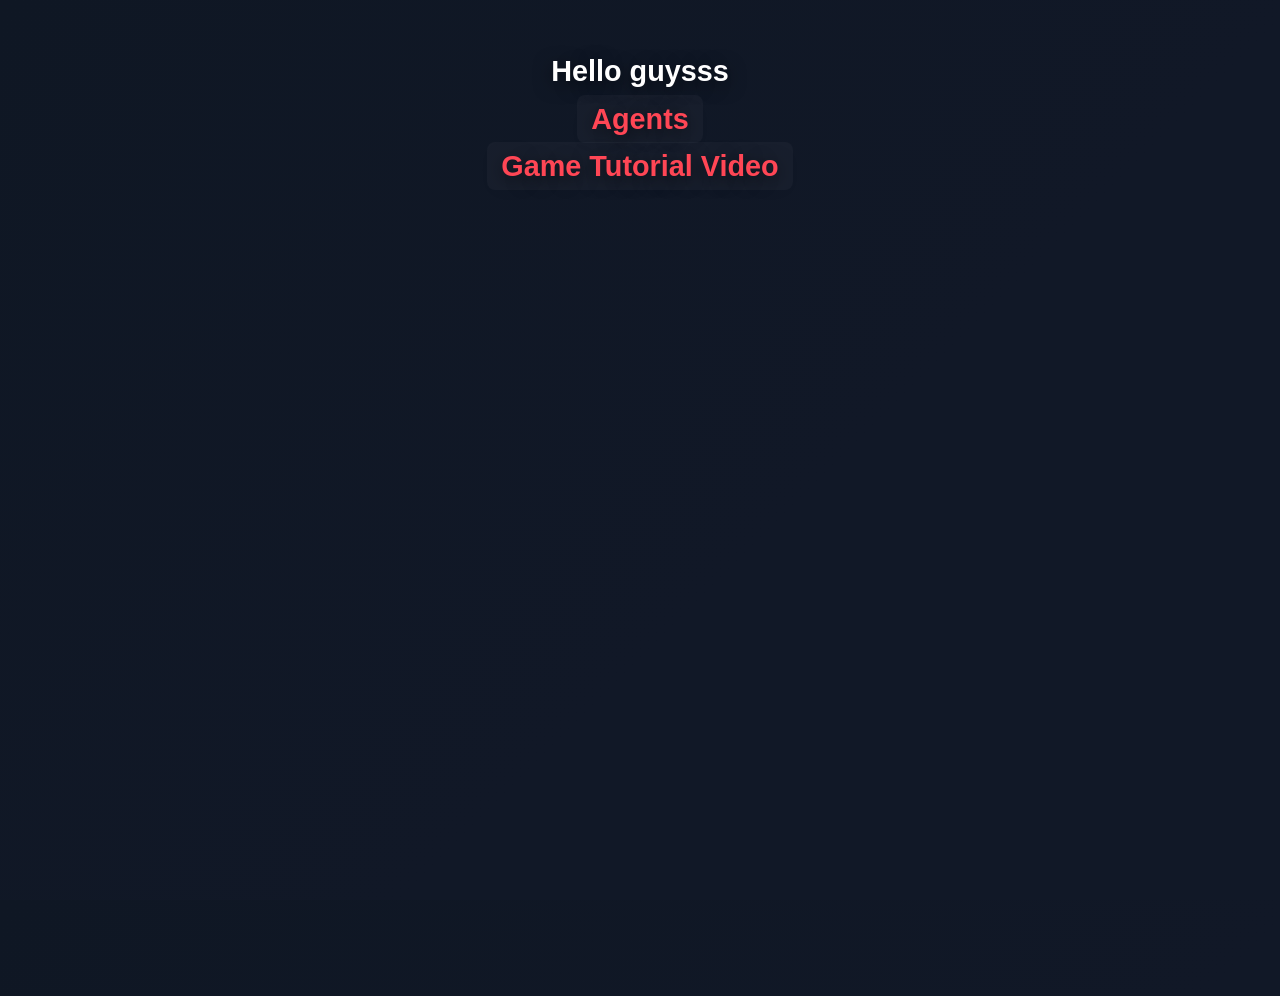
==== index.html @ 2bf88db7 "pushhh" ====
<!DOCTYPE html>
<html lang="en">
<head>
        <meta charset="UTTF-8">
        <meta name="viewport" content="width-device-width, initial-scale=1.0">
        <link rel="stylesheet" href="style.css">
        <title>Valorant Webpage</title>
    </head>
    <body>
        <h1>Hello guysss</h1>
        <h1><a href="agent.html">Agents</a></h1>
            <h1><a href="Tutor_vid.html">Game Tutorial Video</a></h1>
    </body>
</html>
---- style.css ----
/* Global layout */
:root{
  --bg-1: #0f1724;
  --bg-2: #111827;
  --accent: #ff4655;
  --muted: #cbd5e1;
}
html,body{height:100%;}
body{
  margin:0;
  padding:48px 20px;
  font-family: Inter, Roboto, "Segoe UI", Arial, sans-serif;
  background: linear-gradient(135deg,var(--bg-1) 0%, var(--bg-2) 60%);
  color: #e6eef8;
  -webkit-font-smoothing:antialiased;
  -moz-osx-font-smoothing:grayscale;
  display:flex;
  flex-direction:column;
  align-items:center;
}

/* Headings */
h1{
  margin:8px 0;
  font-size:1.8rem;
  line-height:1.1;
  color:#ffffff;
  text-shadow:0 4px 18px rgba(0,0,0,0.6);
}

/* Link buttons */
a{
  color:var(--accent);
  text-decoration:none;
  background:rgba(255,255,255,0.03);
  padding:8px 14px;
  border-radius:8px;
  transition:transform .18s ease, box-shadow .18s ease, background .18s ease;
}

a:hover{transform:translateY(-3px); box-shadow:0 10px 30px rgba(0,0,0,0.45); background:rgba(255,255,255,0.05);} 

/* Container for main content to keep pages centered */
.container{
  width:100%;
  max-width:900px;
  display:flex;
  flex-direction:column;
  align-items:center;
}

/* Agent list styling (works with current HTML structure) */
li{list-style:none;margin:0;padding:0;}
/* agent names in `agent.html` are inside `li > ul` in the current markup */
li > ul{
  display:block;
  background:rgba(255,255,255,0.03);
  color:var(--muted);
  padding:10px 14px;
  margin:8px 0;
  border-radius:8px;
  min-width:220px;
}

/* Small responsive tweaks */
@media (max-width:520px){
  body{padding:28px 12px}
  h1{font-size:1.4rem}
  li > ul{min-width:160px}
}

/* Footer-ish hint */
.hint{margin-top:18px;color:rgba(226,232,240,0.6);font-size:0.95rem}

/* Video / placeholder styles for `Tutor_vid.html` */
.video-placeholder,
video,
iframe{
  width:100%;
  max-width:900px;
  height:420px;
  border-radius:12px;
  display:flex;
  align-items:center;
  justify-content:center;
  background:linear-gradient(180deg, rgba(255,255,255,0.02), rgba(0,0,0,0.12));
  color:var(--muted);
  box-shadow:0 8px 40px rgba(2,6,23,0.6);
  border:2px dashed rgba(255,255,255,0.03);
  margin-top:18px;
}

.video-placeholder.small{height:220px}

/* Helpful message inside placeholder */
.video-placeholder span{font-size:1rem;opacity:0.9}
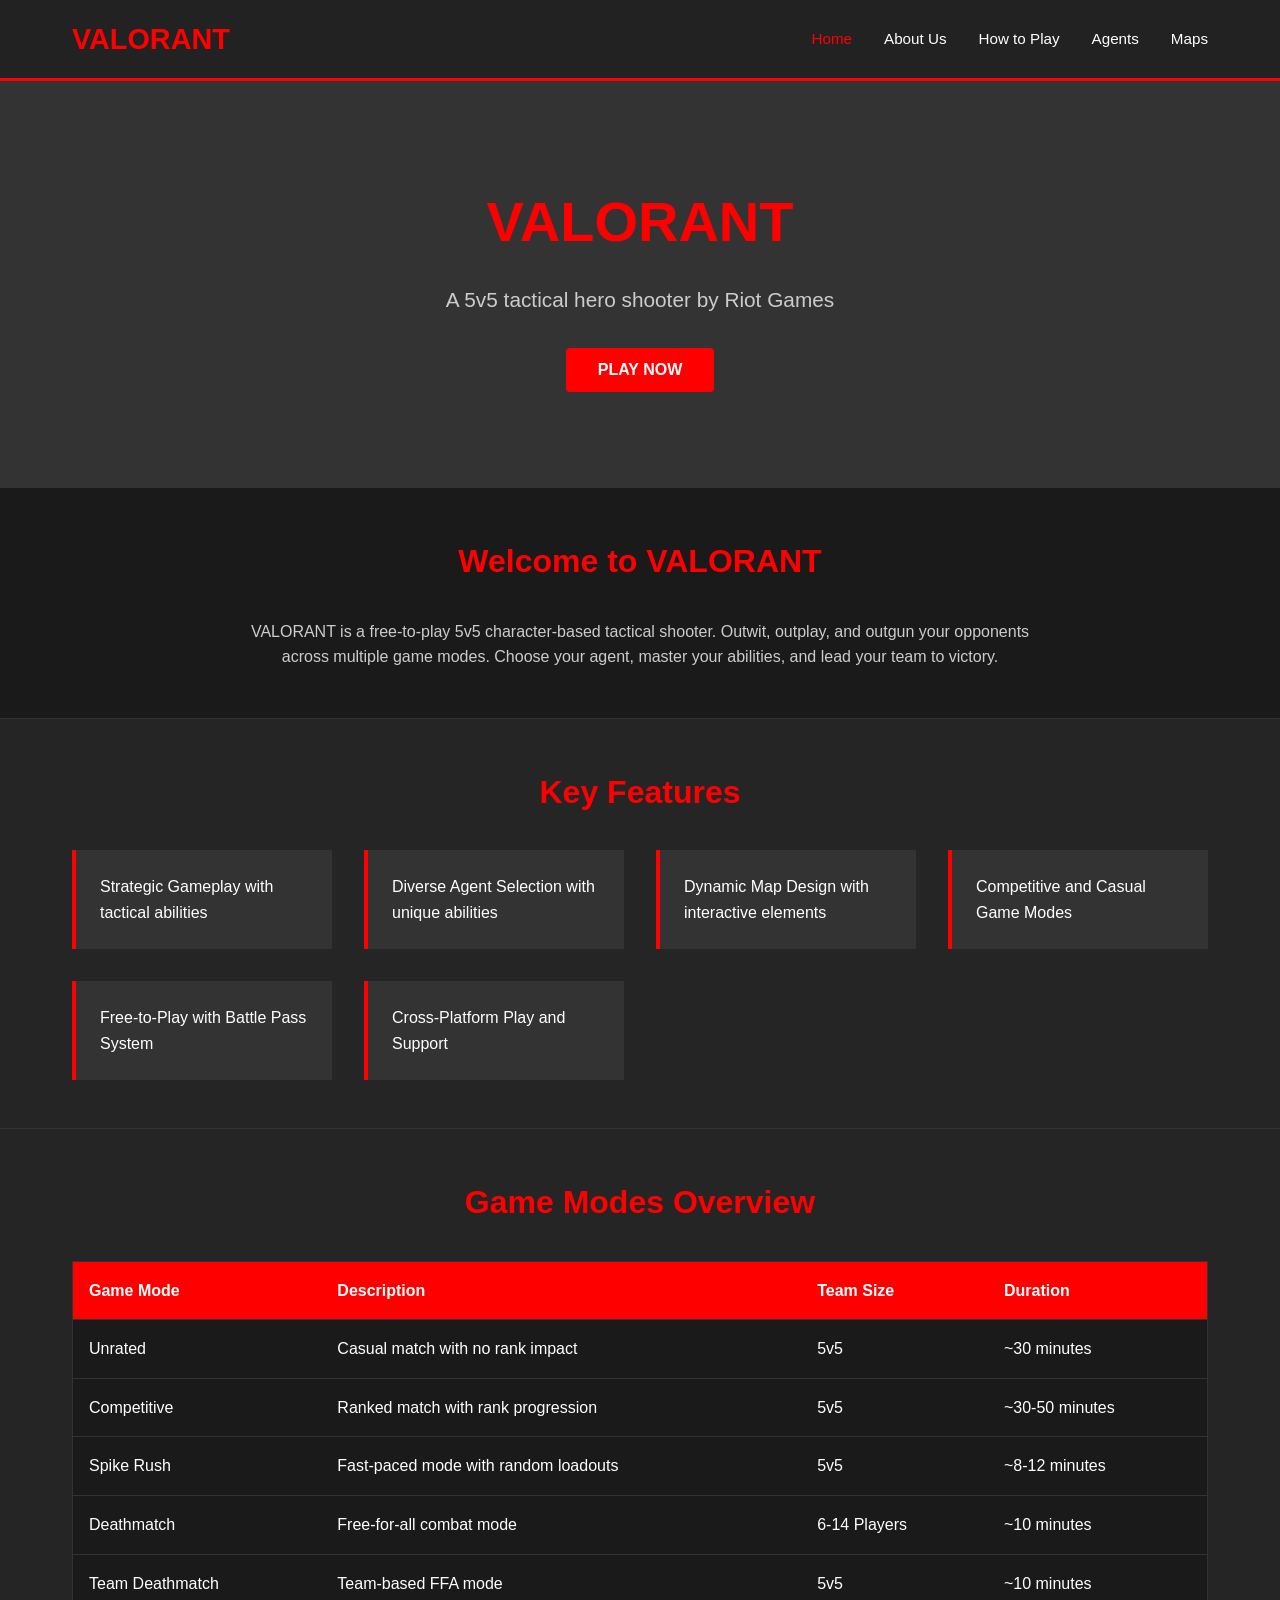
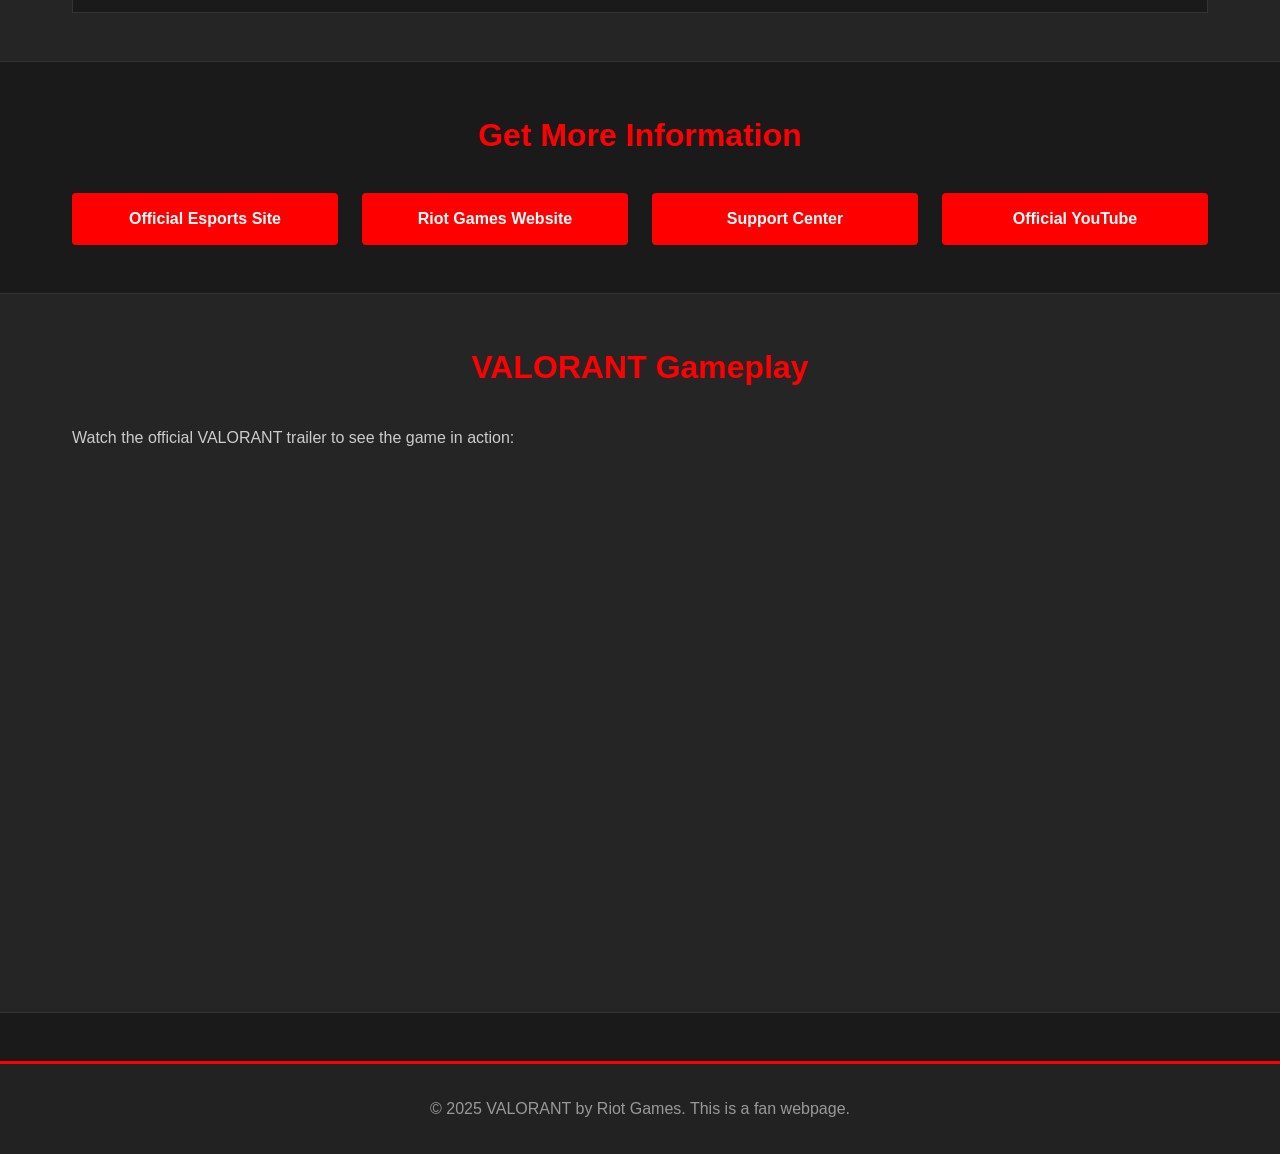
==== commit f72f81d6: "changes" ====
--- a/index.html
+++ b/index.html
@@ -1,14 +1,138 @@
 <!DOCTYPE html>
 <html lang="en">
 <head>
-        <meta charset="UTTF-8">
-        <meta name="viewport" content="width-device-width, initial-scale=1.0">
-        <link rel="stylesheet" href="style.css">
-        <title>Valorant Webpage</title>
-    </head>
-    <body>
-        <h1>Hello guysss</h1>
-        <h1><a href="agent.html">Agents</a></h1>
-            <h1><a href="Tutor_vid.html">Game Tutorial Video</a></h1>
-    </body>
+    <meta charset="UTF-8">
+    <meta name="viewport" content="width=device-width, initial-scale=1.0">
+    <title>VALORANT - The Ultimate Tactical Shooter</title>
+    <link rel="stylesheet" href="style.css">
+</head>
+<body>
+   
+    <nav class="navbar">
+        <div class="nav-container">
+            <div class="logo">VALORANT</div>
+            <ul class="nav-links">
+                <li><a href="index.html" class="active">Home</a></li>
+                <li><a href="AboutUs.html">About Us</a></li>
+                <li><a href="HowToPlay.html">How to Play</a></li>
+                <li><a href="Agents.html">Agents</a></li>
+                <li><a href="Maps.html">Maps</a></li>
+            </ul>
+        </div>
+    </nav>
+
+    
+    <header class="hero">
+        <div class="hero-content">
+            <h1>VALORANT</h1>
+            <p>A 5v5 tactical hero shooter by Riot Games</p>
+            <button class="btn-play" onclick="window.location.href='PlatformSelection.html'">PLAY NOW</button>
+        </div>
+    </header>
+
+   
+    <main>
+        
+        <section class="intro-section">
+            <div class="container">
+                <h2>Welcome to VALORANT</h2>
+                <p>VALORANT is a free-to-play 5v5 character-based tactical shooter. Outwit, outplay, and outgun your opponents across multiple game modes. Choose your agent, master your abilities, and lead your team to victory.</p>
+            </div>
+        </section>
+
+       
+        <section class="features-section">
+            <div class="container">
+                <h2>Key Features</h2>
+                <ul class="features-list">
+                    <li>Strategic Gameplay with tactical abilities</li>
+                    <li>Diverse Agent Selection with unique abilities</li>
+                    <li>Dynamic Map Design with interactive elements</li>
+                    <li>Competitive and Casual Game Modes</li>
+                    <li>Free-to-Play with Battle Pass System</li>
+                    <li>Cross-Platform Play and Support</li>
+                </ul>
+            </div>
+        </section>
+
+       
+        <section class="table-section">
+            <div class="container">
+                <h2>Game Modes Overview</h2>
+                <table class="game-modes-table">
+                    <thead>
+                        <tr>
+                            <th>Game Mode</th>
+                            <th>Description</th>
+                            <th>Team Size</th>
+                            <th>Duration</th>
+                        </tr>
+                    </thead>
+                    <tbody>
+                        <tr>
+                            <td>Unrated</td>
+                            <td>Casual match with no rank impact</td>
+                            <td>5v5</td>
+                            <td>~30 minutes</td>
+                        </tr>
+                        <tr>
+                            <td>Competitive</td>
+                            <td>Ranked match with rank progression</td>
+                            <td>5v5</td>
+                            <td>~30-50 minutes</td>
+                        </tr>
+                        <tr>
+                            <td>Spike Rush</td>
+                            <td>Fast-paced mode with random loadouts</td>
+                            <td>5v5</td>
+                            <td>~8-12 minutes</td>
+                        </tr>
+                        <tr>
+                            <td>Deathmatch</td>
+                            <td>Free-for-all combat mode</td>
+                            <td>6-14 Players</td>
+                            <td>~10 minutes</td>
+                        </tr>
+                        <tr>
+                            <td>Team Deathmatch</td>
+                            <td>Team-based FFA mode</td>
+                            <td>5v5</td>
+                            <td>~10 minutes</td>
+                        </tr>
+                    </tbody>
+                </table>
+            </div>
+        </section>
+
+    
+        <section class="links-section">
+            <div class="container">
+                <h2>Get More Information</h2>
+                <div class="links-grid">
+                    <a href="https://www.valorantesports.com/" target="_blank" class="link-btn">Official Esports Site</a>
+                    <a href="https://www.riotgames.com/" target="_blank" class="link-btn">Riot Games Website</a>
+                    <a href="https://support-valorant.riotgames.com/" target="_blank" class="link-btn">Support Center</a>
+                    <a href="https://www.youtube.com/c/ValorantOfficial" target="_blank" class="link-btn">Official YouTube</a>
+                </div>
+            </div>
+        </section>
+
+        <section class="video-section">
+            <div class="container">
+                <h2>VALORANT Gameplay</h2>
+                <p>Watch the official VALORANT trailer to see the game in action:</p>
+                <div class="video-container">
+                    <div class="video-embed" style="max-width:1200px; margin:0 auto; display:flex; justify-content:center;">
+                     <iframe width="100%" height="450" src="https://www.youtube.com/embed/e_E9W2vsRbQ?autoplay=1&loop=1&playlist=e_E9W2vsRbQ" title="DUELISTS // Official Launch Cinematic Trailer - VALORANT" frameborder="0" allow="accelerometer; autoplay; clipboard-write; encrypted-media; gyroscope; picture-in-picture; web-share" referrerpolicy="strict-origin-when-cross-origin" allowfullscreen></iframe>
+                    </div>
+                </div>
+            </div>
+        </section>
+    </main>
+
+ 
+    <footer class="footer">
+        <p>&copy; 2025 VALORANT by Riot Games. This is a fan webpage.</p>
+    </footer>
+</body>
 </html>
--- a/style.css
+++ b/style.css
@@ -1,96 +1,687 @@
-/* Global layout */
-:root{
-  --bg-1: #0f1724;
-  --bg-2: #111827;
-  --accent: #ff4655;
-  --muted: #cbd5e1;
-}
-html,body{height:100%;}
-body{
-  margin:0;
-  padding:48px 20px;
-  font-family: Inter, Roboto, "Segoe UI", Arial, sans-serif;
-  background: linear-gradient(135deg,var(--bg-1) 0%, var(--bg-2) 60%);
-  color: #e6eef8;
-  -webkit-font-smoothing:antialiased;
-  -moz-osx-font-smoothing:grayscale;
-  display:flex;
-  flex-direction:column;
-  align-items:center;
-}
-
-/* Headings */
-h1{
-  margin:8px 0;
-  font-size:1.8rem;
-  line-height:1.1;
-  color:#ffffff;
-  text-shadow:0 4px 18px rgba(0,0,0,0.6);
-}
-
-/* Link buttons */
-a{
-  color:var(--accent);
-  text-decoration:none;
-  background:rgba(255,255,255,0.03);
-  padding:8px 14px;
-  border-radius:8px;
-  transition:transform .18s ease, box-shadow .18s ease, background .18s ease;
-}
-
-a:hover{transform:translateY(-3px); box-shadow:0 10px 30px rgba(0,0,0,0.45); background:rgba(255,255,255,0.05);} 
-
-/* Container for main content to keep pages centered */
-.container{
-  width:100%;
-  max-width:900px;
-  display:flex;
-  flex-direction:column;
-  align-items:center;
-}
-
-/* Agent list styling (works with current HTML structure) */
-li{list-style:none;margin:0;padding:0;}
-/* agent names in `agent.html` are inside `li > ul` in the current markup */
-li > ul{
-  display:block;
-  background:rgba(255,255,255,0.03);
-  color:var(--muted);
-  padding:10px 14px;
-  margin:8px 0;
-  border-radius:8px;
-  min-width:220px;
-}
-
-/* Small responsive tweaks */
-@media (max-width:520px){
-  body{padding:28px 12px}
-  h1{font-size:1.4rem}
-  li > ul{min-width:160px}
-}
-
-/* Footer-ish hint */
-.hint{margin-top:18px;color:rgba(226,232,240,0.6);font-size:0.95rem}
-
-/* Video / placeholder styles for `Tutor_vid.html` */
-.video-placeholder,
-video,
-iframe{
-  width:100%;
-  max-width:900px;
-  height:420px;
-  border-radius:12px;
-  display:flex;
-  align-items:center;
-  justify-content:center;
-  background:linear-gradient(180deg, rgba(255,255,255,0.02), rgba(0,0,0,0.12));
-  color:var(--muted);
-  box-shadow:0 8px 40px rgba(2,6,23,0.6);
-  border:2px dashed rgba(255,255,255,0.03);
-  margin-top:18px;
-}
-
-.video-placeholder.small{height:220px}
-
-/* Helpful message inside placeholder */
-.video-placeholder span{font-size:1rem;opacity:0.9}
+
+* {
+    margin: 0;
+    padding: 0;
+    box-sizing: border-box;
+}
+
+body {
+    font-family: Arial, sans-serif;
+    background-color: #1a1a1a;
+    color: #ffffff;
+    line-height: 1.6;
+}
+
+
+.navbar {
+    background-color: #222222;
+    border-bottom: 3px solid #ff0000;
+    padding: 1rem 0;
+    position: sticky;
+    top: 0;
+}
+
+.nav-container {
+    max-width: 1200px;
+    margin: 0 auto;
+    padding: 0 2rem;
+    display: flex;
+    justify-content: space-between;
+    align-items: center;
+}
+
+.logo {
+    font-size: 1.8rem;
+    font-weight: bold;
+    color: #ff0000;
+}
+
+.nav-links {
+    list-style: none;
+    display: flex;
+    gap: 2rem;
+}
+
+.nav-links a {
+    color: #ffffff;
+    text-decoration: none;
+    font-size: 0.95rem;
+}
+
+.nav-links a:hover,
+.nav-links a.active {
+    color: #ff0000;
+}
+
+.container {
+    max-width: 1200px;
+    margin: 0 auto;
+    padding: 0 2rem;
+}
+
+
+.hero {
+    background-color: #333333;
+    padding: 6rem 2rem;
+    text-align: center;
+}
+
+.hero-content {
+    max-width: 800px;
+    margin: 0 auto;
+}
+
+.hero h1 {
+    font-size: 3.5rem;
+    color: #ff0000;
+    margin-bottom: 1rem;
+}
+
+.hero p {
+    font-size: 1.3rem;
+    margin-bottom: 2rem;
+    color: #cccccc;
+}
+
+
+.btn-play {
+    background-color: #ff0000;
+    color: white;
+    border: none;
+    padding: 0.8rem 2rem;
+    font-size: 1rem;
+    font-weight: bold;
+    cursor: pointer;
+    border-radius: 4px;
+}
+
+.btn-play:hover {
+    background-color: #cc0000;
+}
+
+
+section {
+    padding: 3rem 0;
+    border-bottom: 1px solid #333333;
+}
+
+section h2 {
+    font-size: 2rem;
+    margin-bottom: 2rem;
+    color: #ff0000;
+    text-align: center;
+}
+
+section p {
+    font-size: 1rem;
+    margin-bottom: 1.5rem;
+    color: #cccccc;
+}
+
+.intro-section {
+    background-color: #1a1a1a;
+    text-align: center;
+}
+
+.intro-section p {
+    max-width: 800px;
+    margin: 0 auto;
+}
+
+.features-section {
+    background-color: #252525;
+}
+
+.features-list {
+    list-style: none;
+    display: grid;
+    grid-template-columns: repeat(auto-fit, minmax(250px, 1fr));
+    gap: 2rem;
+    margin: 0 auto;
+}
+
+.features-list li {
+    background-color: #333333;
+    padding: 1.5rem;
+    border-left: 4px solid #ff0000;
+    font-size: 1rem;
+}
+
+.table-section {
+    background-color: #252525;
+}
+
+.game-modes-table {
+    width: 100%;
+    border-collapse: collapse;
+    margin-top: 2rem;
+    background-color: #1a1a1a;
+    border: 1px solid #333333;
+}
+
+.game-modes-table thead {
+    background-color: #ff0000;
+    color: white;
+}
+
+.game-modes-table th,
+.game-modes-table td {
+    padding: 1rem;
+    text-align: left;
+    border-bottom: 1px solid #333333;
+}
+
+.game-modes-table th {
+    font-weight: bold;
+}
+
+.links-section {
+    background-color: #1a1a1a;
+}
+
+.links-grid {
+    display: grid;
+    grid-template-columns: repeat(auto-fit, minmax(200px, 1fr));
+    gap: 1.5rem;
+    margin-top: 2rem;
+}
+
+.link-btn {
+    display: inline-block;
+    background-color: #ff0000;
+    color: white;
+    padding: 0.8rem 1.5rem;
+    text-decoration: none;
+    text-align: center;
+    border-radius: 4px;
+    font-weight: bold;
+}
+
+.link-btn:hover {
+    background-color: #cc0000;
+}
+
+.video-section {
+    background-color: #252525;
+}
+
+.video-container {
+    width: 100%;
+    max-width: 800px;
+    margin: 2rem auto;
+    text-align: center;
+}
+
+.video-container img {
+    width: 100%;
+    border-radius: 4px;
+}
+
+.video-placeholder {
+    width: 100%;
+    height: 450px;
+    background-color: #333333;
+    border: 2px dashed #666666;
+    border-radius: 4px;
+    display: flex;
+    flex-direction: column;
+    align-items: center;
+    justify-content: center;
+    margin: 1.5rem 0;
+    color: #999999;
+}
+
+
+.back-btn {
+    display: inline-block;
+    background-color: #333333;
+    color: #ff0000;
+    padding: 0.5rem 1rem;
+    text-decoration: none;
+    border-radius: 4px;
+    font-size: 0.9rem;
+    margin-bottom: 1rem;
+}
+
+.back-btn:hover {
+    background-color: #444444;
+}
+
+
+.footer {
+    background-color: #222222;
+    border-top: 3px solid #ff0000;
+    text-align: center;
+    padding: 2rem;
+    color: #999999;
+    margin-top: 3rem;
+}
+
+
+.about-section {
+    background-color: #1a1a1a;
+}
+
+.about-section h1 {
+    font-size: 3rem;
+    color: #ff0000;
+    text-align: center;
+    margin-bottom: 2rem;
+}
+
+.about-content {
+    margin-bottom: 3rem;
+}
+
+.about-content h2 {
+    font-size: 1.8rem;
+    color: #ff0000;
+    margin-bottom: 1rem;
+    border-bottom: 2px solid #ff0000;
+    padding-bottom: 0.5rem;
+}
+
+.about-content p {
+    font-size: 1rem;
+    line-height: 1.8;
+    margin-bottom: 1rem;
+    color: #cccccc;
+}
+
+.feature-list {
+    list-style: none;
+    margin-top: 1rem;
+}
+
+.feature-list li {
+    padding: 0.8rem;
+    margin-bottom: 0.5rem;
+    background-color: #252525;
+    border-left: 4px solid #ff0000;
+    color: #cccccc;
+}
+
+
+.how-to-play-section {
+    background-color: #1a1a1a;
+}
+
+.how-to-play-section h1 {
+    font-size: 3rem;
+    color: #ff0000;
+    text-align: center;
+    margin-bottom: 2rem;
+}
+
+.guide-content {
+    margin-bottom: 3rem;
+}
+
+.guide-content h2 {
+    font-size: 1.8rem;
+    color: #ff0000;
+    margin-bottom: 1rem;
+    border-bottom: 2px solid #ff0000;
+    padding-bottom: 0.5rem;
+}
+
+.guide-content p {
+    font-size: 1rem;
+    line-height: 1.8;
+    margin-bottom: 1rem;
+    color: #cccccc;
+}
+
+.guide-list {
+    list-style: none;
+    margin-top: 1rem;
+}
+
+.guide-list li {
+    padding: 0.8rem;
+    margin-bottom: 0.5rem;
+    background-color: #252525;
+    border-left: 4px solid #ff0000;
+    color: #cccccc;
+}
+
+
+.agents-section {
+    background-color: #1a1a1a;
+}
+
+.agents-section h1 {
+    font-size: 3rem;
+    color: #ff0000;
+    text-align: center;
+    margin-bottom: 2rem;
+}
+
+.role-legend {
+    display: flex;
+    justify-content: center;
+    flex-wrap: wrap;
+    gap: 2rem;
+    margin: 2rem 0;
+    background-color: #252525;
+    padding: 1.5rem;
+    border-radius: 4px;
+}
+
+.legend-item {
+    display: flex;
+    align-items: center;
+    gap: 0.5rem;
+    font-weight: bold;
+    font-size: 1rem;
+}
+
+.legend-dot {
+    width: 20px;
+    height: 20px;
+    border-radius: 50%;
+    display: inline-block;
+}
+
+.agent-grid {
+    display: grid;
+    grid-template-columns: repeat(auto-fill, minmax(220px, 1fr));
+    gap: 2rem;
+    margin-top: 2rem;
+}
+
+.agent-card {
+    background-color: #252525;
+    border-radius: 4px;
+    overflow: hidden;
+    border: 1px solid #333333;
+}
+
+.agent-image {
+    width: 100%;
+    height: 200px;
+    background-color: #333333;
+    display: flex;
+    align-items: center;
+    justify-content: center;
+    color: #666666;
+    font-size: 0.9rem;
+}
+
+.agent-image img {
+    width: 100%;
+    height: 100%;
+    object-fit: cover;
+}
+
+.agent-info {
+    padding: 1rem;
+}
+
+.agent-name {
+    font-size: 1.2rem;
+    font-weight: bold;
+    margin-bottom: 0.5rem;
+    color: #ff0000;
+}
+
+.agent-role {
+    display: inline-block;
+    padding: 0.3rem 0.8rem;
+    border-radius: 4px;
+    font-size: 0.85rem;
+    font-weight: bold;
+    margin-bottom: 1rem;
+}
+
+.role-duelist {
+    background-color: #ff4d6d;
+    color: white;
+}
+
+.role-initiator {
+    background-color: #4d79ff;
+    color: white;
+}
+
+.role-controller {
+    background-color: #ffa500;
+    color: white;
+}
+
+.role-sentinel {
+    background-color: #1db954;
+    color: white;
+}
+
+.agent-abilities {
+    font-size: 0.9rem;
+    color: #cccccc;
+}
+
+.agent-abilities p {
+    margin-bottom: 0.5rem;
+}
+
+
+.maps-section {
+    background-color: #1a1a1a;
+}
+
+.maps-section h1 {
+    font-size: 3rem;
+    color: #ff0000;
+    text-align: center;
+    margin-bottom: 2rem;
+}
+
+.map-group {
+    margin-bottom: 3rem;
+    background-color: #252525;
+    padding: 2rem;
+    border-radius: 4px;
+    border-left: 4px solid #ff0000;
+}
+
+.map-header {
+    display: flex;
+    justify-content: space-between;
+    align-items: center;
+    margin-bottom: 1.5rem;
+    padding-bottom: 1rem;
+    border-bottom: 2px solid #ff0000;
+}
+
+.map-header h2 {
+    font-size: 1.8rem;
+    color: #ff0000;
+    margin: 0;
+}
+
+.map-type {
+    background-color: #ff0000;
+    color: white;
+    padding: 0.4rem 0.8rem;
+    border-radius: 4px;
+    font-size: 0.85rem;
+    font-weight: bold;
+}
+
+.map-details {
+    display: grid;
+    grid-template-columns: 1fr 1fr;
+    gap: 2rem;
+}
+
+.map-image-placeholder {
+    width: 100%;
+    height: 300px;
+    background-color: #333333;
+    border: 2px dashed #666666;
+    border-radius: 4px;
+    display: flex;
+    align-items: center;
+    justify-content: center;
+    color: #666666;
+}
+
+.map-description-box {
+    color: #cccccc;
+}
+
+.map-description-box p {
+    margin-bottom: 1rem;
+    line-height: 1.8;
+}
+
+
+.platform-section {
+    background-color: #252525;
+    min-height: 80vh;
+    padding: 3rem 0;
+}
+
+.platform-section h1 {
+    font-size: 3rem;
+    color: #ff0000;
+    text-align: center;
+    margin-bottom: 2rem;
+}
+
+.platform-grid {
+    display: grid;
+    grid-template-columns: repeat(auto-fit, minmax(250px, 1fr));
+    gap: 2rem;
+    margin: 2rem 0;
+}
+
+.platform-card {
+    background-color: #1a1a1a;
+    padding: 2rem;
+    border-radius: 4px;
+    border: 1px solid #333333;
+    text-align: center;
+}
+
+.platform-icon {
+    font-size: 4rem;
+    margin-bottom: 1rem;
+}
+
+.platform-card h2 {
+    color: #ff0000;
+    margin-bottom: 1rem;
+    font-size: 1.5rem;
+}
+
+.platform-card p {
+    color: #cccccc;
+    margin-bottom: 1.5rem;
+}
+
+.btn-platform {
+    background-color: #ff0000;
+    color: white;
+    border: none;
+    padding: 0.8rem 1.5rem;
+    border-radius: 4px;
+    font-weight: bold;
+    cursor: pointer;
+    font-size: 0.9rem;
+}
+
+.btn-platform:hover:not(:disabled) {
+    background-color: #cc0000;
+}
+
+.btn-platform:disabled {
+    background-color: #666666;
+    cursor: not-allowed;
+}
+
+
+.tutorial-section {
+    background-color: #1a1a1a;
+}
+
+.tutorial-section h1 {
+    font-size: 3rem;
+    color: #ff0000;
+    text-align: center;
+    margin-bottom: 2rem;
+}
+
+.tutorial-card {
+    background-color: #252525;
+    padding: 2rem;
+    border-radius: 4px;
+    margin-bottom: 2rem;
+    border-left: 4px solid #ff0000;
+}
+
+.tutorial-card h2 {
+    font-size: 1.5rem;
+    color: #ff0000;
+    margin-bottom: 1rem;
+}
+
+.tutorial-card p {
+    color: #cccccc;
+    margin-bottom: 1rem;
+}
+
+.tutorial-info {
+    background-color: #333333;
+    padding: 1rem;
+    border-radius: 4px;
+    border-left: 4px solid #ff0000;
+}
+
+.tutorial-info p {
+    color: #cccccc;
+    margin-bottom: 0.5rem;
+}
+
+.resource-link {
+    display: block;
+    background-color: #ff0000;
+    color: white;
+    padding: 1rem;
+    text-decoration: none;
+    border-radius: 4px;
+    font-weight: bold;
+    text-align: center;
+    margin-bottom: 0.5rem;
+}
+
+.resource-link:hover {
+    background-color: #cc0000;
+}
+
+
+@media (max-width: 768px) {
+    .nav-links {
+        gap: 1rem;
+        flex-direction: column;
+    }
+
+    .hero h1 {
+        font-size: 2rem;
+    }
+
+    .hero p {
+        font-size: 1rem;
+    }
+
+    .map-details {
+        grid-template-columns: 1fr;
+    }
+
+    .platform-grid {
+        grid-template-columns: 1fr;
+    }
+
+    .agent-grid {
+        grid-template-columns: repeat(auto-fill, minmax(180px, 1fr));
+    }
+}
